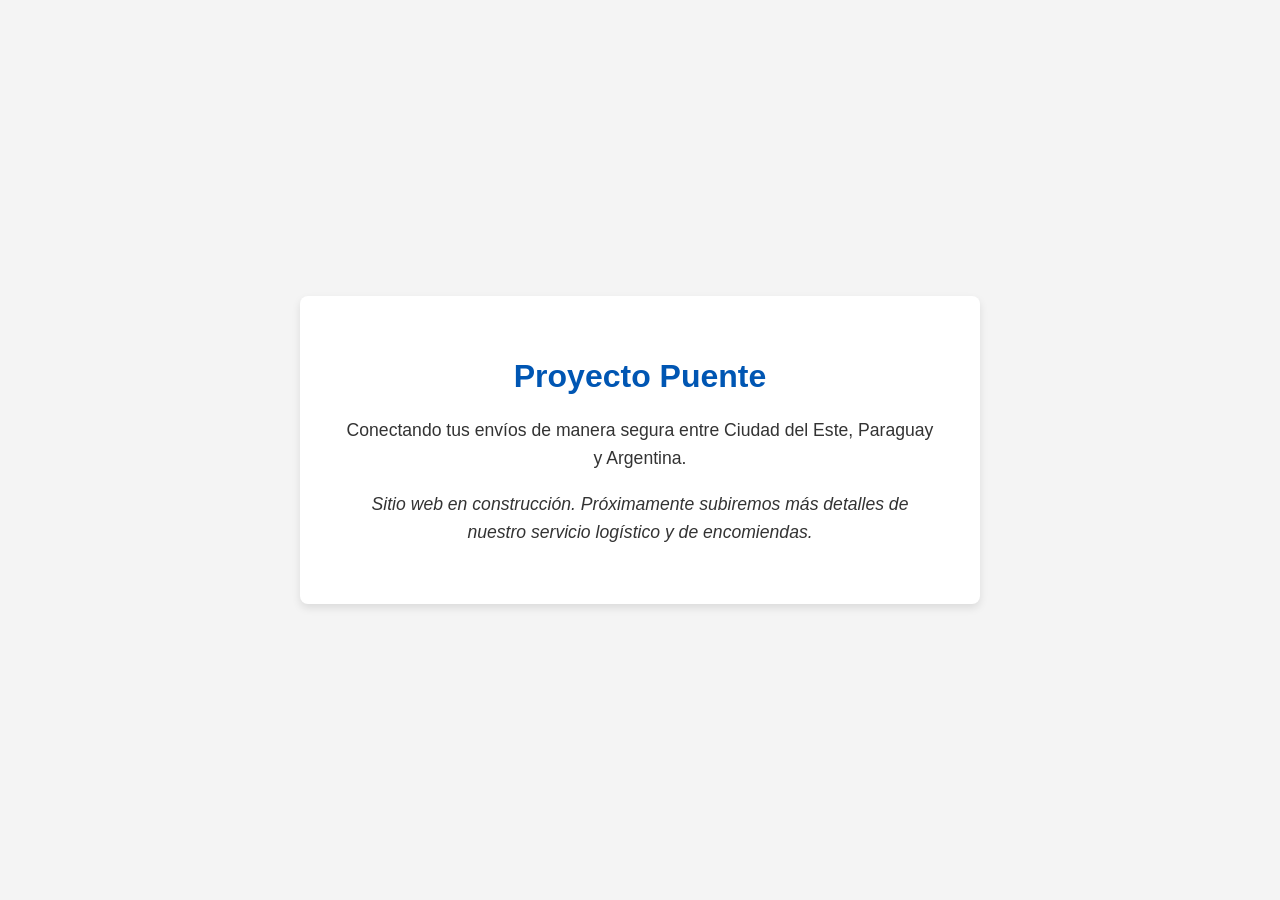
==== index.html @ 10e7fcfc "Commit inicial: Landing page y README para Proyecto Puente" ====
<!DOCTYPE html>
<html lang="es">
<head>
    <meta charset="UTF-8">
    <meta name="viewport" content="width=device-width, initial-scale=1.0">
    <title>Proyecto Puente - Encomiendas CDE a Argentina</title>
    <style>
        body {
            font-family: Arial, sans-serif;
            background-color: #f4f4f4;
            color: #333;
            margin: 0;
            padding: 0;
            display: flex;
            flex-direction: column;
            align-items: center;
            justify-content: center;
            min-height: 100vh;
        }
        .container {
            text-align: center;
            background: white;
            padding: 40px;
            border-radius: 8px;
            box-shadow: 0 4px 8px rgba(0,0,0,0.1);
            max-width: 600px;
            width: 90%;
        }
        h1 {
            color: #0056b3;
        }
        p {
            font-size: 1.1em;
            line-height: 1.6;
        }
    </style>
</head>
<body>
    <div class="container">
        <h1>Proyecto Puente</h1>
        <p>Conectando tus envíos de manera segura entre Ciudad del Este, Paraguay y Argentina.</p>
        <p><em>Sitio web en construcción. Próximamente subiremos más detalles de nuestro servicio logístico y de encomiendas.</em></p>
    </div>
</body>
</html>
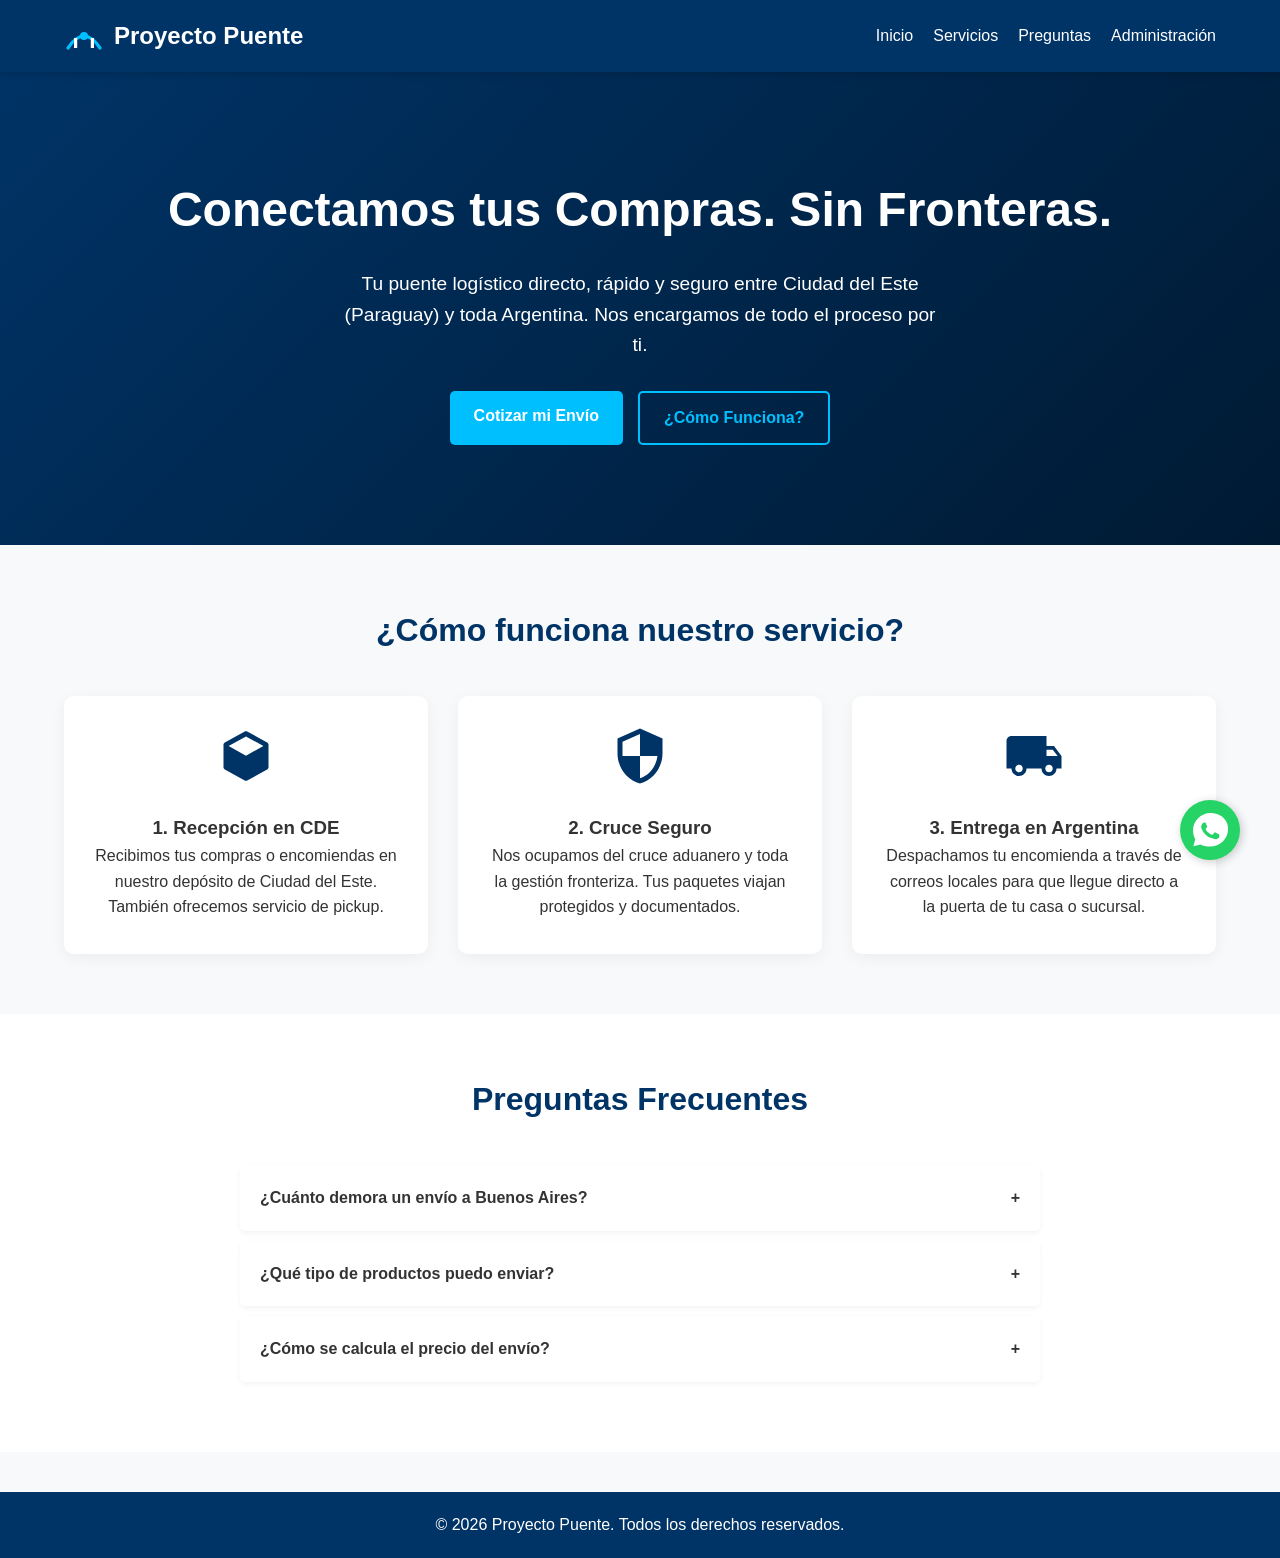
==== commit 3be63c77: "Implementación: Web Cliente, Panel Admin y Estilos según plan" ====
--- a/index.html
+++ b/index.html
@@ -4,42 +4,121 @@
     <meta charset="UTF-8">
     <meta name="viewport" content="width=device-width, initial-scale=1.0">
     <title>Proyecto Puente - Encomiendas CDE a Argentina</title>
-    <style>
-        body {
-            font-family: Arial, sans-serif;
-            background-color: #f4f4f4;
-            color: #333;
-            margin: 0;
-            padding: 0;
-            display: flex;
-            flex-direction: column;
-            align-items: center;
-            justify-content: center;
-            min-height: 100vh;
-        }
-        .container {
-            text-align: center;
-            background: white;
-            padding: 40px;
-            border-radius: 8px;
-            box-shadow: 0 4px 8px rgba(0,0,0,0.1);
-            max-width: 600px;
-            width: 90%;
-        }
-        h1 {
-            color: #0056b3;
-        }
-        p {
-            font-size: 1.1em;
-            line-height: 1.6;
-        }
-    </style>
+    <meta name="description" content="Servicio integral de logística y encomiendas entre Ciudad del Este (Paraguay) y Argentina.">
+    <link rel="stylesheet" href="assets/css/style.css">
 </head>
 <body>
-    <div class="container">
-        <h1>Proyecto Puente</h1>
-        <p>Conectando tus envíos de manera segura entre Ciudad del Este, Paraguay y Argentina.</p>
-        <p><em>Sitio web en construcción. Próximamente subiremos más detalles de nuestro servicio logístico y de encomiendas.</em></p>
-    </div>
+
+    <!-- Header & Navigation -->
+    <header>
+        <div class="logo-container">
+            <!-- Bridge Logo SVG -->
+            <svg class="logo-svg" viewBox="0 0 100 100" xmlns="http://www.w3.org/2000/svg">
+                <path d="M10,80 Q50,20 90,80" fill="none" stroke="var(--secondary-color)" stroke-width="8" stroke-linecap="round"/>
+                <rect x="25" y="55" width="8" height="25" fill="white"/>
+                <rect x="67" y="55" width="8" height="25" fill="white"/>
+                <circle cx="50" cy="50" r="10" fill="var(--secondary-color)"/>
+            </svg>
+            Proyecto Puente
+        </div>
+        <nav>
+            <ul>
+                <li><a href="#inicio">Inicio</a></li>
+                <li><a href="#servicios">Servicios</a></li>
+                <li><a href="#faq">Preguntas</a></li>
+                <li><a href="admin.html">Administración</a></li>
+            </ul>
+        </nav>
+    </header>
+
+    <!-- Hero Section -->
+    <section id="inicio" class="hero">
+        <h1>Conectamos tus Compras. Sin Fronteras.</h1>
+        <p>Tu puente logístico directo, rápido y seguro entre Ciudad del Este (Paraguay) y toda Argentina. Nos encargamos de todo el proceso por ti.</p>
+        <div style="display: flex; gap: 15px; justify-content: center;">
+            <a href="#contacto" class="btn">Cotizar mi Envío</a>
+            <a href="#servicios" class="btn btn-outline">¿Cómo Funciona?</a>
+        </div>
+    </section>
+
+    <!-- How it Works / Services -->
+    <section id="servicios">
+        <h2 class="section-title">¿Cómo funciona nuestro servicio?</h2>
+        <div class="grid-container">
+            <!-- Card 1 -->
+            <div class="card">
+                <svg class="card-icon" viewBox="0 0 24 24" xmlns="http://www.w3.org/2000/svg">
+                    <path d="M21 16.5C21 16.88 20.79 17.21 20.47 17.38L12.5 21.82C12.19 21.99 11.81 21.99 11.5 21.82L3.53 17.38C3.21 17.21 3 16.88 3 16.5V7.5C3 7.12 3.21 6.79 3.53 6.62L11.5 2.18C11.81 2.01 12.19 2.01 12.5 2.18L20.47 6.62C20.79 6.79 21 7.12 21 7.5V16.5ZM12 4.15L5.04 8L12 11.85L18.96 8L12 4.15Z"/>
+                </svg>
+                <h3>1. Recepción en CDE</h3>
+                <p>Recibimos tus compras o encomiendas en nuestro depósito de Ciudad del Este. También ofrecemos servicio de pickup.</p>
+            </div>
+            <!-- Card 2 -->
+            <div class="card">
+                <svg class="card-icon" viewBox="0 0 24 24" xmlns="http://www.w3.org/2000/svg">
+                    <path d="M12 1L3 5V11C3 16.55 6.84 21.74 12 23C17.16 21.74 21 16.55 21 11V5L12 1ZM12 11.99H19C18.47 16.11 15.72 19.78 12 20.92V11.99H5V6.3L12 3.19V11.99Z"/>
+                </svg>
+                <h3>2. Cruce Seguro</h3>
+                <p>Nos ocupamos del cruce aduanero y toda la gestión fronteriza. Tus paquetes viajan protegidos y documentados.</p>
+            </div>
+            <!-- Card 3 -->
+            <div class="card">
+                <svg class="card-icon" viewBox="0 0 24 24" xmlns="http://www.w3.org/2000/svg">
+                    <path d="M20 8H17V4H3C1.89 4 1.01 4.89 1.01 6L1 17H3C3 18.66 4.34 20 6 20C7.66 20 9 18.66 9 17H15C15 18.66 16.34 20 18 20C19.66 20 21 18.66 21 17H23V12L20 8ZM6 18.5C5.17 18.5 4.5 17.83 4.5 17C4.5 16.17 5.17 15.5 6 15.5C6.83 15.5 7.5 16.17 7.5 17C7.5 17.83 6.83 18.5 6 18.5ZM18 18.5C17.17 18.5 16.5 17.83 16.5 17C16.5 16.17 17.17 15.5 18 15.5C18.83 15.5 19.5 16.17 19.5 17C19.5 17.83 18.83 18.5 18 18.5ZM17 12V9.5H19.5L21.47 12H17Z"/>
+                </svg>
+                <h3>3. Entrega en Argentina</h3>
+                <p>Despachamos tu encomienda a través de correos locales para que llegue directo a la puerta de tu casa o sucursal.</p>
+            </div>
+        </div>
+    </section>
+
+    <!-- FAQ Section -->
+    <section id="faq" style="background-color: var(--card-bg);">
+        <h2 class="section-title">Preguntas Frecuentes</h2>
+        <div class="faq-container">
+            <div class="faq-item">
+                <div class="faq-question">
+                    ¿Cuánto demora un envío a Buenos Aires?
+                    <span>+</span>
+                </div>
+                <div class="faq-answer">
+                    <p>Por lo general, una vez que el paquete cruza la frontera, el correo local (Andreani, Correo Argentino, etc.) toma entre 3 a 7 días hábiles dependiendo de la zona.</p>
+                </div>
+            </div>
+            <div class="faq-item">
+                <div class="faq-question">
+                    ¿Qué tipo de productos puedo enviar?
+                    <span>+</span>
+                </div>
+                <div class="faq-answer">
+                    <p>Transportamos la mayoría de electrónicos, indumentaria y artículos generales. Existen restricciones para materiales peligrosos, inflamables o productos prohibidos por aduana. Consúltanos por tu caso específico.</p>
+                </div>
+            </div>
+            <div class="faq-item">
+                <div class="faq-question">
+                    ¿Cómo se calcula el precio del envío?
+                    <span>+</span>
+                </div>
+                <div class="faq-answer">
+                    <p>El costo varía según el peso real y el peso volumétrico del paquete, así como también del valor declarado del producto para efectos del seguro fronterizo.</p>
+                </div>
+            </div>
+        </div>
+    </section>
+
+    <!-- Floating WhatsApp Button -->
+    <a href="#" class="whatsapp-float" id="contacto" title="Contactar por WhatsApp">
+        <!-- Minimal WhatsApp SVG -->
+        <svg viewBox="0 0 24 24" width="35" height="35" fill="currentColor" xmlns="http://www.w3.org/2000/svg">
+            <path d="M12.031 0C5.395 0 0 5.395 0 12.031C0 14.153 0.555 16.19 1.554 17.971L0.217 22.864L5.234 21.547C6.96 22.455 8.95 22.969 12.031 22.969C18.667 22.969 24.062 17.574 24.062 10.938C24.062 4.302 18.667 0 12.031 0ZM18.064 16.48C17.813 17.18 16.828 17.801 16.12 17.946C15.556 18.062 14.743 18.15 11.595 16.846C8.802 15.688 6.993 12.834 6.848 12.641C6.703 12.448 5.613 11.002 5.613 9.497C5.613 7.992 6.386 7.258 6.695 6.949C6.946 6.698 7.371 6.582 7.776 6.582C7.911 6.582 8.027 6.582 8.124 6.591C8.433 6.611 8.587 6.63 8.79 7.113C9.022 7.673 9.582 9.043 9.649 9.178C9.717 9.313 9.775 9.487 9.678 9.68C9.582 9.873 9.504 9.95 9.35 10.124C9.195 10.298 9.041 10.433 8.906 10.607C8.751 10.78 8.578 10.964 8.751 11.273C8.925 11.582 9.524 12.557 10.412 13.348C11.551 14.362 12.459 14.68 12.806 14.835C13.154 14.99 13.347 14.97 13.559 14.738C13.772 14.506 14.37 13.792 14.583 13.483C14.795 13.174 15.008 13.212 15.297 13.318C15.587 13.425 17.112 14.178 17.421 14.332C17.73 14.487 17.923 14.564 18.001 14.699C18.078 14.834 18.078 15.472 18.064 16.48Z"/>
+        </svg>
+    </a>
+
+    <!-- Footer -->
+    <footer>
+        <p>&copy; 2026 Proyecto Puente. Todos los derechos reservados.</p>
+    </footer>
+
+    <script src="assets/js/main.js"></script>
 </body>
 </html>
--- a/assets/css/style.css
+++ b/assets/css/style.css
@@ -0,0 +1,351 @@
+:root {
+  --primary-color: #003366; /* Deep blue */
+  --secondary-color: #00bfff; /* Light blue */
+  --accent-color: #28a745; /* Success Green */
+  --bg-color: #f8f9fa;
+  --text-color: #333;
+  --card-bg: #ffffff;
+  --transition: all 0.3s ease;
+}
+
+* {
+  margin: 0;
+  padding: 0;
+  box-sizing: border-box;
+  font-family: 'Segoe UI', Tahoma, Geneva, Verdana, sans-serif;
+}
+
+body {
+  background-color: var(--bg-color);
+  color: var(--text-color);
+  line-height: 1.6;
+}
+
+/* Header & Navigation */
+header {
+  background-color: var(--primary-color);
+  color: white;
+  padding: 1rem 5%;
+  display: flex;
+  justify-content: space-between;
+  align-items: center;
+  position: sticky;
+  top: 0;
+  z-index: 1000;
+  box-shadow: 0 4px 6px rgba(0,0,0,0.1);
+}
+
+.logo-container {
+  display: flex;
+  align-items: center;
+  gap: 10px;
+  font-weight: bold;
+  font-size: 1.5rem;
+}
+
+.logo-svg {
+  width: 40px;
+  height: 40px;
+  fill: var(--secondary-color);
+}
+
+nav ul {
+  list-style: none;
+  display: flex;
+  gap: 20px;
+}
+
+nav a {
+  color: white;
+  text-decoration: none;
+  font-weight: 500;
+  transition: var(--transition);
+}
+
+nav a:hover {
+  color: var(--secondary-color);
+}
+
+/* Hero Section */
+.hero {
+  background: linear-gradient(135deg, var(--primary-color) 0%, #001a33 100%);
+  color: white;
+  text-align: center;
+  padding: 100px 20px;
+}
+
+.hero h1 {
+  font-size: 3rem;
+  margin-bottom: 20px;
+}
+
+.hero p {
+  font-size: 1.2rem;
+  margin-bottom: 30px;
+  max-width: 600px;
+  margin-inline: auto;
+}
+
+.btn {
+  display: inline-block;
+  padding: 12px 24px;
+  background-color: var(--secondary-color);
+  color: #fff;
+  text-decoration: none;
+  border-radius: 5px;
+  font-weight: bold;
+  transition: var(--transition);
+  border: none;
+  cursor: pointer;
+}
+
+.btn:hover {
+  background-color: #0099cc;
+  transform: translateY(-2px);
+}
+
+.btn-outline {
+  background-color: transparent;
+  border: 2px solid var(--secondary-color);
+  color: var(--secondary-color);
+}
+
+.btn-outline:hover {
+  background-color: var(--secondary-color);
+  color: white;
+}
+
+/* Sections */
+section {
+  padding: 60px 5%;
+}
+
+.section-title {
+  text-align: center;
+  margin-bottom: 40px;
+  color: var(--primary-color);
+  font-size: 2rem;
+}
+
+/* Cards / How it works */
+.grid-container {
+  display: grid;
+  grid-template-columns: repeat(auto-fit, minmax(280px, 1fr));
+  gap: 30px;
+}
+
+.card {
+  background: var(--card-bg);
+  padding: 30px;
+  border-radius: 10px;
+  box-shadow: 0 4px 15px rgba(0,0,0,0.05);
+  text-align: center;
+  transition: var(--transition);
+  border-bottom: 4px solid transparent;
+}
+
+.card:hover {
+  transform: translateY(-10px);
+  border-bottom: 4px solid var(--secondary-color);
+  box-shadow: 0 10px 25px rgba(0,0,0,0.1);
+}
+
+.card-icon {
+  width: 60px;
+  height: 60px;
+  margin-bottom: 20px;
+  fill: var(--primary-color);
+}
+
+/* FAQ */
+.faq-container {
+  max-width: 800px;
+  margin: auto;
+}
+
+.faq-item {
+  background: white;
+  margin-bottom: 10px;
+  border-radius: 5px;
+  box-shadow: 0 2px 5px rgba(0,0,0,0.05);
+}
+
+.faq-question {
+  padding: 20px;
+  cursor: pointer;
+  display: flex;
+  justify-content: space-between;
+  align-items: center;
+  font-weight: bold;
+}
+
+.faq-answer {
+  padding: 0 20px;
+  max-height: 0;
+  overflow: hidden;
+  transition: max-height 0.3s ease;
+}
+
+.faq-item.active .faq-answer {
+  padding: 0 20px 20px;
+  max-height: 200px;
+}
+
+.faq-item.active .faq-question span {
+  transform: rotate(45deg);
+}
+
+/* Floating WhatsApp */
+.whatsapp-float {
+  position: fixed;
+  width: 60px;
+  height: 60px;
+  bottom: 40px;
+  right: 40px;
+  background-color: #25d366;
+  color: #FFF;
+  border-radius: 50px;
+  text-align: center;
+  font-size: 30px;
+  box-shadow: 2px 2px 10px rgba(0,0,0,0.2);
+  z-index: 100;
+  display: flex;
+  align-items: center;
+  justify-content: center;
+  text-decoration: none;
+  transition: var(--transition);
+}
+
+.whatsapp-float:hover {
+  transform: scale(1.1);
+}
+
+/* Footer */
+footer {
+  background-color: var(--primary-color);
+  color: white;
+  text-align: center;
+  padding: 20px;
+  margin-top: 40px;
+}
+
+/* --- ADMIN PANEL SPECIFIC STYLES --- */
+.admin-container {
+  display: flex;
+  min-height: 100vh;
+}
+
+.sidebar {
+  width: 250px;
+  background: var(--primary-color);
+  color: white;
+  padding: 20px;
+  display: flex;
+  flex-direction: column;
+}
+
+.sidebar .logo-container {
+  margin-bottom: 40px;
+  justify-content: center;
+}
+
+.sidebar nav ul {
+  flex-direction: column;
+}
+
+.sidebar nav a {
+  display: block;
+  padding: 10px;
+  border-radius: 5px;
+  border: 1px solid transparent;
+}
+
+.sidebar nav a.active, .sidebar nav a:hover {
+  background: rgba(255,255,255,0.1);
+  border-color: var(--secondary-color);
+}
+
+.admin-content {
+  flex: 1;
+  padding: 30px;
+  background: var(--bg-color);
+}
+
+/* Admin Dashboard Cards */
+.metric-cards {
+  display: grid;
+  grid-template-columns: repeat(auto-fit, minmax(200px, 1fr));
+  gap: 20px;
+  margin-bottom: 40px;
+}
+
+.metric-card {
+  background: white;
+  padding: 20px;
+  border-radius: 8px;
+  box-shadow: 0 2px 5px rgba(0,0,0,0.05);
+  display: flex;
+  justify-content: space-between;
+  align-items: center;
+  border-left: 4px solid var(--primary-color);
+}
+
+.metric-card.success { border-left-color: var(--accent-color); }
+.metric-card.warning { border-left-color: #ffc107; }
+
+.metric-info h3 { font-size: 0.9rem; color: #666; }
+.metric-info h2 { font-size: 2rem; color: var(--text-color); margin: 0; }
+.metric-icon svg { width: 40px; height: 40px; fill: #ccc; }
+
+/* Admin Table */
+.data-table {
+  width: 100%;
+  border-collapse: collapse;
+  background: white;
+  box-shadow: 0 2px 5px rgba(0,0,0,0.05);
+  border-radius: 8px;
+  overflow: hidden;
+}
+
+.data-table th, .data-table td {
+  padding: 15px;
+  text-align: left;
+  border-bottom: 1px solid #eee;
+}
+
+.data-table th { background: #f4f6f8; color: var(--primary-color); }
+
+.status-badge {
+  padding: 5px 10px;
+  border-radius: 20px;
+  font-size: 0.8rem;
+  font-weight: bold;
+}
+.status-received { background: #e3f2fd; color: #1565c0; }
+.status-transit { background: #fff3e0; color: #e65100; }
+.status-delivered { background: #e8f5e9; color: #2e7d32; }
+
+/* Admin Form */
+.admin-form {
+  background: white;
+  padding: 20px;
+  border-radius: 8px;
+  box-shadow: 0 2px 5px rgba(0,0,0,0.05);
+  display: grid;
+  gap: 15px;
+}
+
+.form-group { display: flex; flex-direction: column; gap: 5px; }
+.form-group input, .form-group select {
+  padding: 10px;
+  border: 1px solid #ccc;
+  border-radius: 5px;
+}
+
+/* Responsive */
+@media (max-width: 768px) {
+  header { flex-direction: column; gap: 15px; }
+  .hero h1 { font-size: 2rem; }
+  .admin-container { flex-direction: column; }
+  .sidebar { width: 100%; }
+}
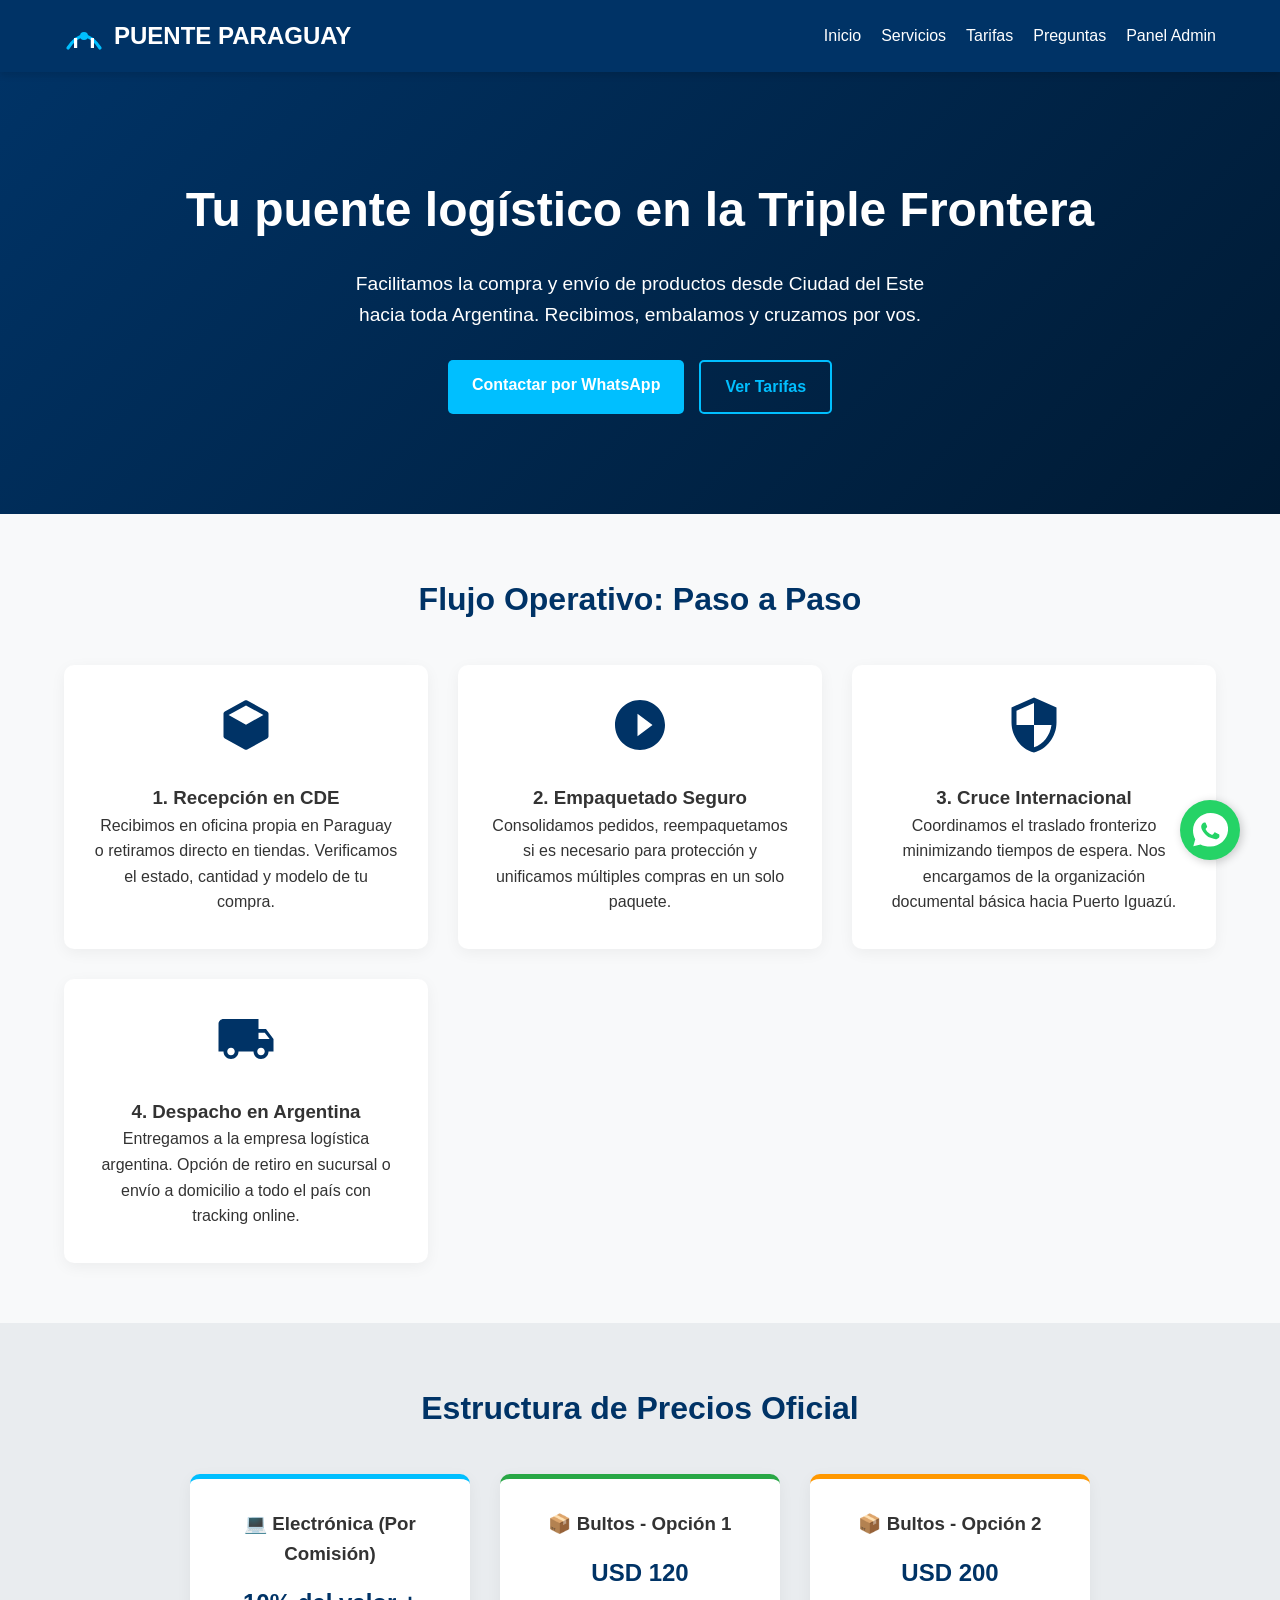
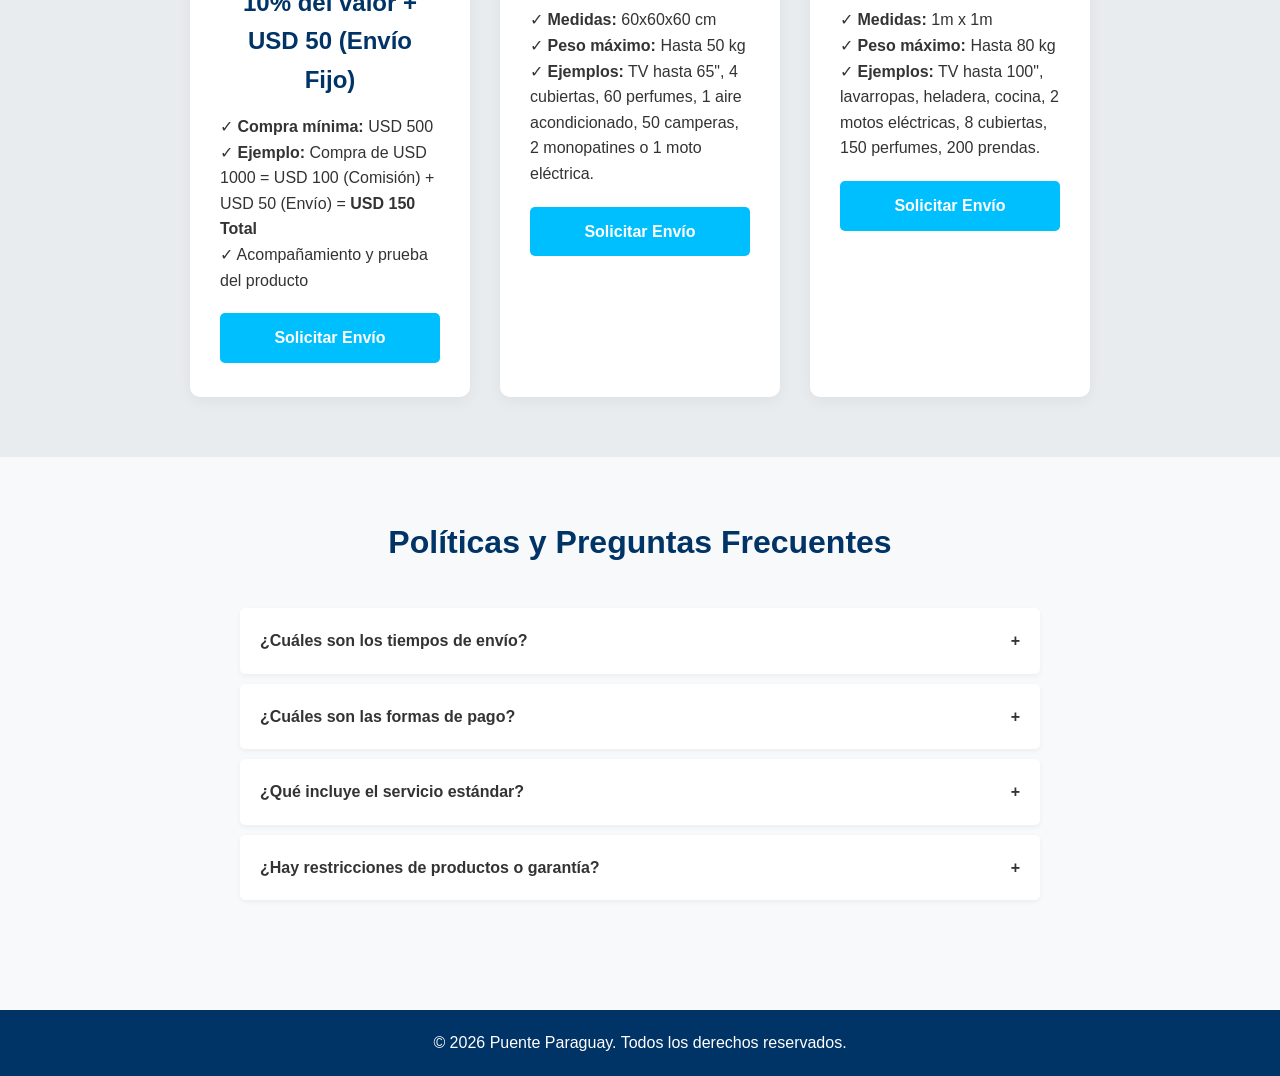
==== commit 2df699bd: "Actualizar index.html con contenido real del PDF (Servicios, Precios, FAQ)" ====
--- a/index.html
+++ b/index.html
@@ -3,8 +3,8 @@
 <head>
     <meta charset="UTF-8">
     <meta name="viewport" content="width=device-width, initial-scale=1.0">
-    <title>Proyecto Puente - Encomiendas CDE a Argentina</title>
-    <meta name="description" content="Servicio integral de logística y encomiendas entre Ciudad del Este (Paraguay) y Argentina.">
+    <title>Puente Paraguay - Logística y Encomiendas</title>
+    <meta name="description" content="Servicio logístico integral para facilitar compras y envíos desde Paraguay hacia Argentina.">
     <link rel="stylesheet" href="assets/css/style.css">
 </head>
 <body>
@@ -19,95 +19,155 @@
                 <rect x="67" y="55" width="8" height="25" fill="white"/>
                 <circle cx="50" cy="50" r="10" fill="var(--secondary-color)"/>
             </svg>
-            Proyecto Puente
+            PUENTE PARAGUAY
         </div>
         <nav>
             <ul>
                 <li><a href="#inicio">Inicio</a></li>
                 <li><a href="#servicios">Servicios</a></li>
+                <li><a href="#tarifas">Tarifas</a></li>
                 <li><a href="#faq">Preguntas</a></li>
-                <li><a href="admin.html">Administración</a></li>
+                <li><a href="admin.html">Panel Admin</a></li>
             </ul>
         </nav>
     </header>
 
     <!-- Hero Section -->
     <section id="inicio" class="hero">
-        <h1>Conectamos tus Compras. Sin Fronteras.</h1>
-        <p>Tu puente logístico directo, rápido y seguro entre Ciudad del Este (Paraguay) y toda Argentina. Nos encargamos de todo el proceso por ti.</p>
-        <div style="display: flex; gap: 15px; justify-content: center;">
-            <a href="#contacto" class="btn">Cotizar mi Envío</a>
-            <a href="#servicios" class="btn btn-outline">¿Cómo Funciona?</a>
+        <h1>Tu puente logístico en la Triple Frontera</h1>
+        <p>Facilitamos la compra y envío de productos desde Ciudad del Este hacia toda Argentina. Recibimos, embalamos y cruzamos por vos.</p>
+        <div style="display: flex; gap: 15px; justify-content: center; flex-wrap: wrap;">
+            <a href="#contacto" class="btn">Contactar por WhatsApp</a>
+            <a href="#tarifas" class="btn btn-outline">Ver Tarifas</a>
         </div>
     </section>
 
     <!-- How it Works / Services -->
     <section id="servicios">
-        <h2 class="section-title">¿Cómo funciona nuestro servicio?</h2>
+        <h2 class="section-title">Flujo Operativo: Paso a Paso</h2>
         <div class="grid-container">
             <!-- Card 1 -->
             <div class="card">
-                <svg class="card-icon" viewBox="0 0 24 24" xmlns="http://www.w3.org/2000/svg">
+                <svg class="card-icon" viewBox="0 0 24 24" fill="var(--primary-color)" xmlns="http://www.w3.org/2000/svg">
                     <path d="M21 16.5C21 16.88 20.79 17.21 20.47 17.38L12.5 21.82C12.19 21.99 11.81 21.99 11.5 21.82L3.53 17.38C3.21 17.21 3 16.88 3 16.5V7.5C3 7.12 3.21 6.79 3.53 6.62L11.5 2.18C11.81 2.01 12.19 2.01 12.5 2.18L20.47 6.62C20.79 6.79 21 7.12 21 7.5V16.5ZM12 4.15L5.04 8L12 11.85L18.96 8L12 4.15Z"/>
                 </svg>
                 <h3>1. Recepción en CDE</h3>
-                <p>Recibimos tus compras o encomiendas en nuestro depósito de Ciudad del Este. También ofrecemos servicio de pickup.</p>
+                <p>Recibimos en oficina propia en Paraguay o retiramos directo en tiendas. Verificamos el estado, cantidad y modelo de tu compra.</p>
             </div>
             <!-- Card 2 -->
             <div class="card">
-                <svg class="card-icon" viewBox="0 0 24 24" xmlns="http://www.w3.org/2000/svg">
-                    <path d="M12 1L3 5V11C3 16.55 6.84 21.74 12 23C17.16 21.74 21 16.55 21 11V5L12 1ZM12 11.99H19C18.47 16.11 15.72 19.78 12 20.92V11.99H5V6.3L12 3.19V11.99Z"/>
+                <svg class="card-icon" viewBox="0 0 24 24" fill="var(--primary-color)" xmlns="http://www.w3.org/2000/svg">
+                    <path d="M12 2C6.48 2 2 6.48 2 12s4.48 10 10 10 10-4.48 10-10S17.52 2 12 2zm-1 14.5v-9l6 4.5-6 4.5z"/>
                 </svg>
-                <h3>2. Cruce Seguro</h3>
-                <p>Nos ocupamos del cruce aduanero y toda la gestión fronteriza. Tus paquetes viajan protegidos y documentados.</p>
+                <h3>2. Empaquetado Seguro</h3>
+                <p>Consolidamos pedidos, reempaquetamos si es necesario para protección y unificamos múltiples compras en un solo paquete.</p>
             </div>
             <!-- Card 3 -->
             <div class="card">
-                <svg class="card-icon" viewBox="0 0 24 24" xmlns="http://www.w3.org/2000/svg">
+                <svg class="card-icon" viewBox="0 0 24 24" fill="var(--primary-color)" xmlns="http://www.w3.org/2000/svg">
+                    <path d="M12 1L3 5V11C3 16.55 6.84 21.74 12 23C17.16 21.74 21 16.55 21 11V5L12 1ZM12 11.99H19C18.47 16.11 15.72 19.78 12 20.92V11.99H5V6.3L12 3.19V11.99Z"/>
+                </svg>
+                <h3>3. Cruce Internacional</h3>
+                <p>Coordinamos el traslado fronterizo minimizando tiempos de espera. Nos encargamos de la organización documental básica hacia Puerto Iguazú.</p>
+            </div>
+             <!-- Card 4 -->
+            <div class="card">
+                <svg class="card-icon" viewBox="0 0 24 24" fill="var(--primary-color)" xmlns="http://www.w3.org/2000/svg">
                     <path d="M20 8H17V4H3C1.89 4 1.01 4.89 1.01 6L1 17H3C3 18.66 4.34 20 6 20C7.66 20 9 18.66 9 17H15C15 18.66 16.34 20 18 20C19.66 20 21 18.66 21 17H23V12L20 8ZM6 18.5C5.17 18.5 4.5 17.83 4.5 17C4.5 16.17 5.17 15.5 6 15.5C6.83 15.5 7.5 16.17 7.5 17C7.5 17.83 6.83 18.5 6 18.5ZM18 18.5C17.17 18.5 16.5 17.83 16.5 17C16.5 16.17 17.17 15.5 18 15.5C18.83 15.5 19.5 16.17 19.5 17C19.5 17.83 18.83 18.5 18 18.5ZM17 12V9.5H19.5L21.47 12H17Z"/>
                 </svg>
-                <h3>3. Entrega en Argentina</h3>
-                <p>Despachamos tu encomienda a través de correos locales para que llegue directo a la puerta de tu casa o sucursal.</p>
+                <h3>4. Despacho en Argentina</h3>
+                <p>Entregamos a la empresa logística argentina. Opción de retiro en sucursal o envío a domicilio a todo el país con tracking online.</p>
+            </div>
+        </div>
+    </section>
+
+    <!-- Pricing Section -->
+    <section id="tarifas" style="background-color: #e9ecef;">
+        <h2 class="section-title">Estructura de Precios Oficial</h2>
+        <div class="grid-container" style="max-width: 900px; margin: auto;">
+            <!-- Electrónica -->
+            <div class="card" style="border-top: 5px solid var(--secondary-color);">
+                <h3>💻 Electrónica (Por Comisión)</h3>
+                <p style="font-size: 1.5rem; color: var(--primary-color); font-weight: bold; margin: 15px 0;">10% del valor + USD 50 (Envío Fijo)</p>
+                <ul style="text-align: left; list-style-type: none; margin-bottom: 20px;">
+                    <li>✓ <strong>Compra mínima:</strong> USD 500</li>
+                    <li>✓ <strong>Ejemplo:</strong> Compra de USD 1000 = USD 100 (Comisión) + USD 50 (Envío) = <strong>USD 150 Total</strong></li>
+                    <li>✓ Acompañamiento y prueba del producto</li>
+                </ul>
+                <a href="#contacto" class="btn" style="width: 100%;">Solicitar Envío</a>
+            </div>
+
+            <!-- Bulto Opción 1 -->
+            <div class="card" style="border-top: 5px solid var(--accent-color);">
+                <h3>📦 Bultos - Opción 1</h3>
+                <p style="font-size: 1.5rem; color: var(--primary-color); font-weight: bold; margin: 15px 0;">USD 120</p>
+                <ul style="text-align: left; list-style-type: none; margin-bottom: 20px;">
+                    <li>✓ <strong>Medidas:</strong> 60x60x60 cm</li>
+                    <li>✓ <strong>Peso máximo:</strong> Hasta 50 kg</li>
+                    <li>✓ <strong>Ejemplos:</strong> TV hasta 65", 4 cubiertas, 60 perfumes, 1 aire acondicionado, 50 camperas, 2 monopatines o 1 moto eléctrica.</li>
+                </ul>
+                <a href="#contacto" class="btn" style="width: 100%;">Solicitar Envío</a>
+            </div>
+
+             <!-- Bulto Opción 2 -->
+             <div class="card" style="border-top: 5px solid #ff9800;">
+                <h3>📦 Bultos - Opción 2</h3>
+                <p style="font-size: 1.5rem; color: var(--primary-color); font-weight: bold; margin: 15px 0;">USD 200</p>
+                <ul style="text-align: left; list-style-type: none; margin-bottom: 20px;">
+                    <li>✓ <strong>Medidas:</strong> 1m x 1m</li>
+                    <li>✓ <strong>Peso máximo:</strong> Hasta 80 kg</li>
+                    <li>✓ <strong>Ejemplos:</strong> TV hasta 100", lavarropas, heladera, cocina, 2 motos eléctricas, 8 cubiertas, 150 perfumes, 200 prendas.</li>
+                </ul>
+                <a href="#contacto" class="btn" style="width: 100%;">Solicitar Envío</a>
             </div>
         </div>
     </section>
 
     <!-- FAQ Section -->
-    <section id="faq" style="background-color: var(--card-bg);">
-        <h2 class="section-title">Preguntas Frecuentes</h2>
+    <section id="faq">
+        <h2 class="section-title">Políticas y Preguntas Frecuentes</h2>
         <div class="faq-container">
             <div class="faq-item">
                 <div class="faq-question">
-                    ¿Cuánto demora un envío a Buenos Aires?
+                    ¿Cuáles son los tiempos de envío?
                     <span>+</span>
                 </div>
                 <div class="faq-answer">
-                    <p>Por lo general, una vez que el paquete cruza la frontera, el correo local (Andreani, Correo Argentino, etc.) toma entre 3 a 7 días hábiles dependiendo de la zona.</p>
+                    <p>El traslado desde Paraguay hasta Puerto Iguazú demora entre <strong>24 a 48 hs</strong>. Luego, el envío nacional dentro de Argentina dependerá del operador logístico seleccionado (Andreani, Correo Argentino, etc.).</p>
                 </div>
             </div>
             <div class="faq-item">
                 <div class="faq-question">
-                    ¿Qué tipo de productos puedo enviar?
+                    ¿Cuáles son las formas de pago?
                     <span>+</span>
                 </div>
                 <div class="faq-answer">
-                    <p>Transportamos la mayoría de electrónicos, indumentaria y artículos generales. Existen restricciones para materiales peligrosos, inflamables o productos prohibidos por aduana. Consúltanos por tu caso específico.</p>
+                    <p>Requerimos el <strong>100% de pago anticipado</strong>, especialmente recomendado para nuevos clientes, para organizar la logística y abonar los despachos.</p>
                 </div>
             </div>
             <div class="faq-item">
                 <div class="faq-question">
-                    ¿Cómo se calcula el precio del envío?
+                    ¿Qué incluye el servicio estándar?
                     <span>+</span>
                 </div>
                 <div class="faq-answer">
-                    <p>El costo varía según el peso real y el peso volumétrico del paquete, así como también del valor declarado del producto para efectos del seguro fronterizo.</p>
+                    <p>Incluye: Acompañamiento de compra en Ciudad del Este, verificación y prueba de los productos, embalaje seguro, cruce internacional a Argentina y entrega a la empresa de logística elegida.</p>
+                </div>
+            </div>
+            <div class="faq-item">
+                <div class="faq-question">
+                    ¿Hay restricciones de productos o garantía?
+                    <span>+</span>
+                </div>
+                <div class="faq-answer">
+                    <p><strong>Restricciones:</strong> No transportamos productos prohibidos o ilegales. La electrónica usada se evalúa caso por caso. <br><strong>Garantía:</strong> No incluimos garantía del producto (solo somos responsables del traslado seguro). Verificamos el funcionamiento antes de despachar.</p>
                 </div>
             </div>
         </div>
     </section>
 
     <!-- Floating WhatsApp Button -->
-    <a href="#" class="whatsapp-float" id="contacto" title="Contactar por WhatsApp">
+    <a href="https://wa.me/5491100000000?text=Hola,%20quisiera%20consultar%20por%20un%20env%C3%ADo%20con%20Puente%20Paraguay" target="_blank" class="whatsapp-float" id="contacto" title="Contactar por WhatsApp">
         <!-- Minimal WhatsApp SVG -->
         <svg viewBox="0 0 24 24" width="35" height="35" fill="currentColor" xmlns="http://www.w3.org/2000/svg">
             <path d="M12.031 0C5.395 0 0 5.395 0 12.031C0 14.153 0.555 16.19 1.554 17.971L0.217 22.864L5.234 21.547C6.96 22.455 8.95 22.969 12.031 22.969C18.667 22.969 24.062 17.574 24.062 10.938C24.062 4.302 18.667 0 12.031 0ZM18.064 16.48C17.813 17.18 16.828 17.801 16.12 17.946C15.556 18.062 14.743 18.15 11.595 16.846C8.802 15.688 6.993 12.834 6.848 12.641C6.703 12.448 5.613 11.002 5.613 9.497C5.613 7.992 6.386 7.258 6.695 6.949C6.946 6.698 7.371 6.582 7.776 6.582C7.911 6.582 8.027 6.582 8.124 6.591C8.433 6.611 8.587 6.63 8.79 7.113C9.022 7.673 9.582 9.043 9.649 9.178C9.717 9.313 9.775 9.487 9.678 9.68C9.582 9.873 9.504 9.95 9.35 10.124C9.195 10.298 9.041 10.433 8.906 10.607C8.751 10.78 8.578 10.964 8.751 11.273C8.925 11.582 9.524 12.557 10.412 13.348C11.551 14.362 12.459 14.68 12.806 14.835C13.154 14.99 13.347 14.97 13.559 14.738C13.772 14.506 14.37 13.792 14.583 13.483C14.795 13.174 15.008 13.212 15.297 13.318C15.587 13.425 17.112 14.178 17.421 14.332C17.73 14.487 17.923 14.564 18.001 14.699C18.078 14.834 18.078 15.472 18.064 16.48Z"/>
@@ -116,7 +176,7 @@
 
     <!-- Footer -->
     <footer>
-        <p>&copy; 2026 Proyecto Puente. Todos los derechos reservados.</p>
+        <p>&copy; 2026 Puente Paraguay. Todos los derechos reservados.</p>
     </footer>
 
     <script src="assets/js/main.js"></script>
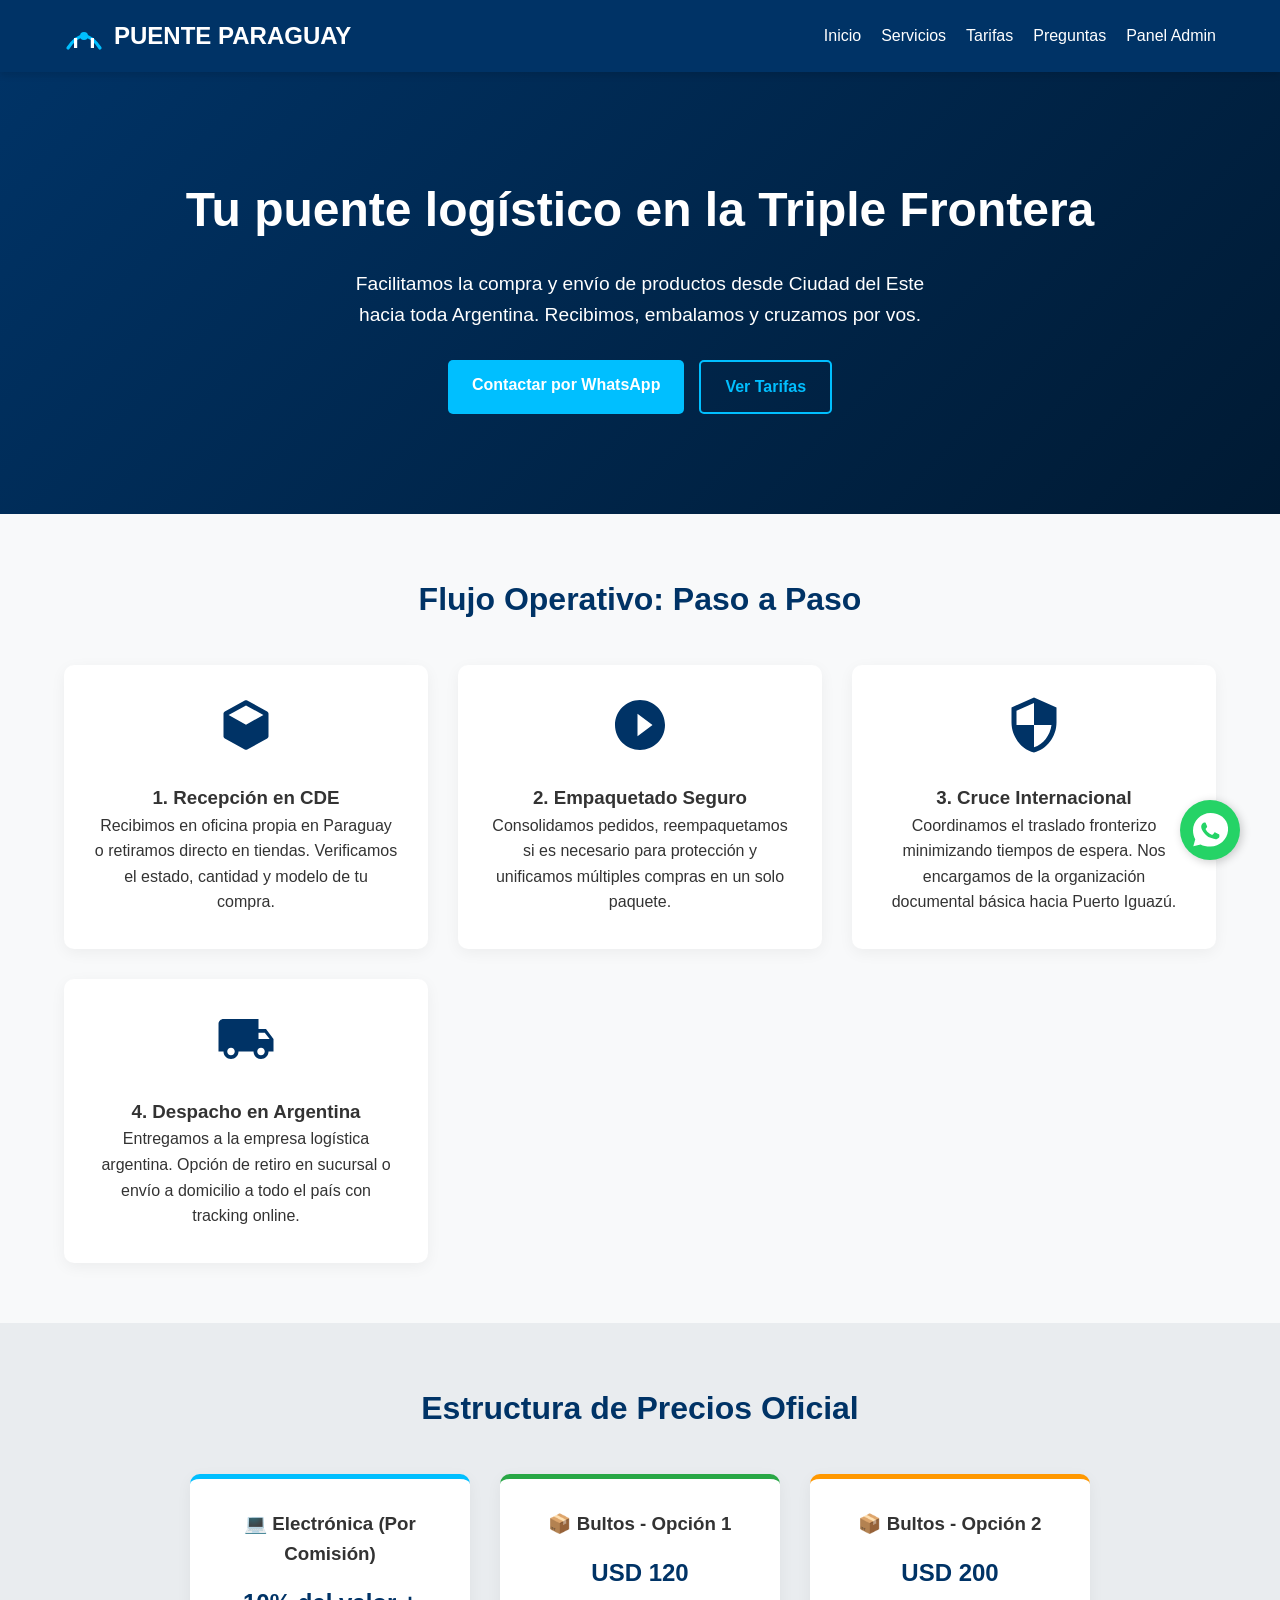
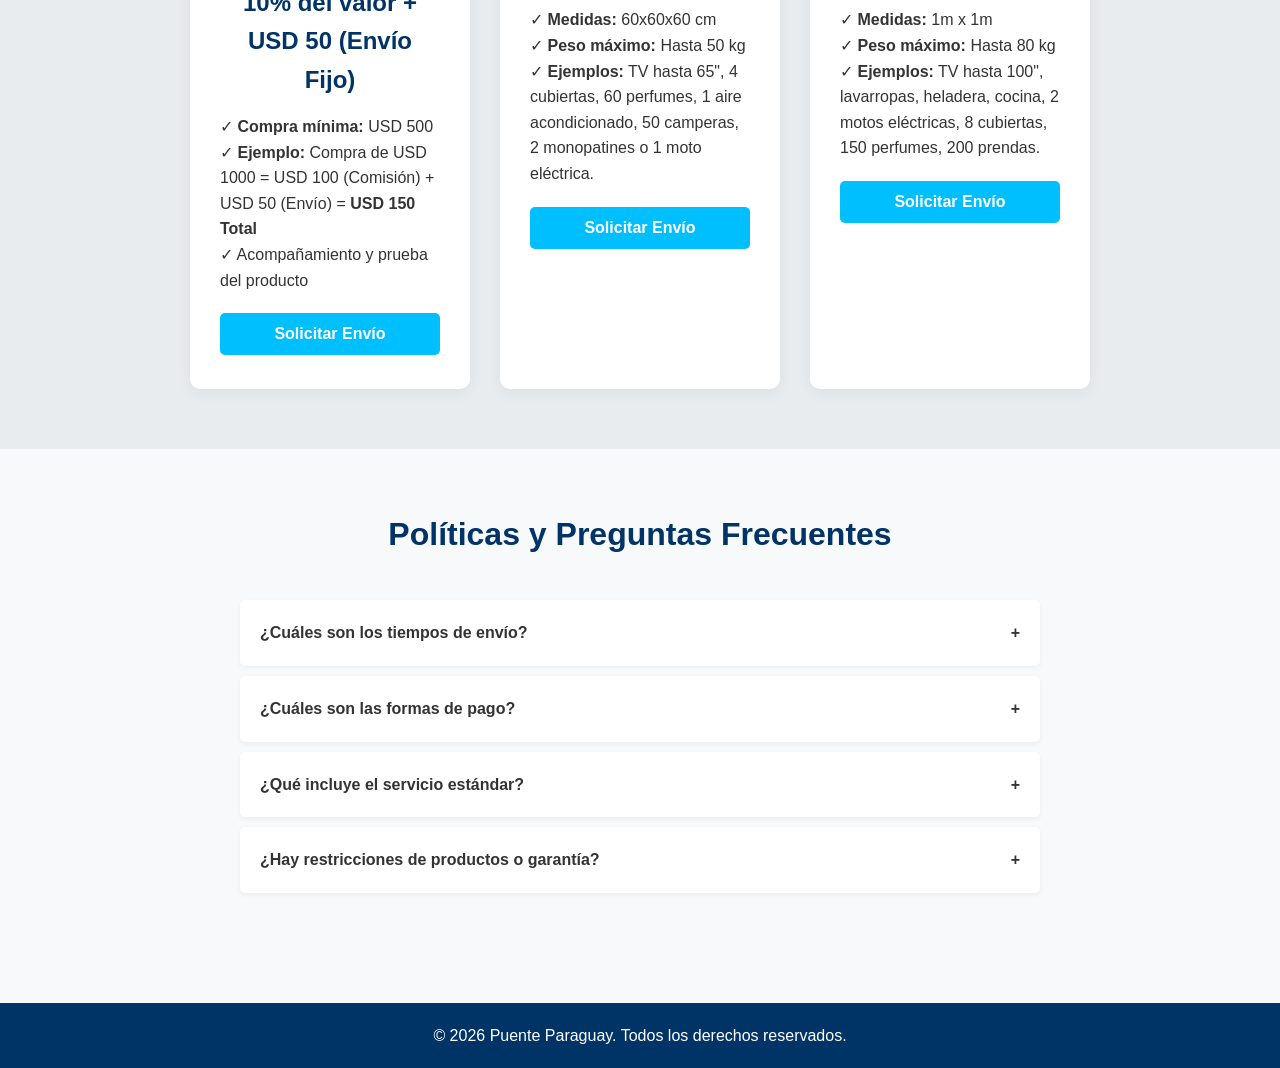
==== commit 3928ad4f: "feat: agregar formulario interactivo modal para WhatsApp" ====
--- a/index.html
+++ b/index.html
@@ -5,7 +5,12 @@
     <meta name="viewport" content="width=device-width, initial-scale=1.0">
     <title>Puente Paraguay - Logística y Encomiendas</title>
     <meta name="description" content="Servicio logístico integral para facilitar compras y envíos desde Paraguay hacia Argentina.">
-    <link rel="stylesheet" href="assets/css/style.css">
+    <!-- Evitar Caché -->
+    <meta http-equiv="Cache-Control" content="no-cache, no-store, must-revalidate">
+    <meta http-equiv="Pragma" content="no-cache">
+    <meta http-equiv="Expires" content="0">
+    
+    <script>document.write('<link rel="stylesheet" href="assets/css/style.css?t=' + Date.now() + '">');</script>
 </head>
 <body>
 
@@ -94,7 +99,7 @@
                     <li>✓ <strong>Ejemplo:</strong> Compra de USD 1000 = USD 100 (Comisión) + USD 50 (Envío) = <strong>USD 150 Total</strong></li>
                     <li>✓ Acompañamiento y prueba del producto</li>
                 </ul>
-                <a href="#contacto" class="btn" style="width: 100%;">Solicitar Envío</a>
+                <button class="btn open-wa-modal" style="width: 100%; border: none; cursor: pointer; font-size: 1rem;">Solicitar Envío</button>
             </div>
 
             <!-- Bulto Opción 1 -->
@@ -106,7 +111,7 @@
                     <li>✓ <strong>Peso máximo:</strong> Hasta 50 kg</li>
                     <li>✓ <strong>Ejemplos:</strong> TV hasta 65", 4 cubiertas, 60 perfumes, 1 aire acondicionado, 50 camperas, 2 monopatines o 1 moto eléctrica.</li>
                 </ul>
-                <a href="#contacto" class="btn" style="width: 100%;">Solicitar Envío</a>
+                <button class="btn open-wa-modal" style="width: 100%; border: none; cursor: pointer; font-size: 1rem;">Solicitar Envío</button>
             </div>
 
              <!-- Bulto Opción 2 -->
@@ -118,7 +123,7 @@
                     <li>✓ <strong>Peso máximo:</strong> Hasta 80 kg</li>
                     <li>✓ <strong>Ejemplos:</strong> TV hasta 100", lavarropas, heladera, cocina, 2 motos eléctricas, 8 cubiertas, 150 perfumes, 200 prendas.</li>
                 </ul>
-                <a href="#contacto" class="btn" style="width: 100%;">Solicitar Envío</a>
+                <button class="btn open-wa-modal" style="width: 100%; border: none; cursor: pointer; font-size: 1rem;">Solicitar Envío</button>
             </div>
         </div>
     </section>
@@ -167,18 +172,44 @@
     </section>
 
     <!-- Floating WhatsApp Button -->
-    <a href="https://wa.me/5491100000000?text=Hola,%20quisiera%20consultar%20por%20un%20env%C3%ADo%20con%20Puente%20Paraguay" target="_blank" class="whatsapp-float" id="contacto" title="Contactar por WhatsApp">
+    <a href="https://wa.me/595987188642?text=Hola,%20quisiera%20consultar%20por%20un%20env%C3%ADo%20con%20Puente%20Paraguay" target="_blank" class="whatsapp-float" id="contacto" title="Contactar por WhatsApp">
         <!-- Minimal WhatsApp SVG -->
         <svg viewBox="0 0 24 24" width="35" height="35" fill="currentColor" xmlns="http://www.w3.org/2000/svg">
             <path d="M12.031 0C5.395 0 0 5.395 0 12.031C0 14.153 0.555 16.19 1.554 17.971L0.217 22.864L5.234 21.547C6.96 22.455 8.95 22.969 12.031 22.969C18.667 22.969 24.062 17.574 24.062 10.938C24.062 4.302 18.667 0 12.031 0ZM18.064 16.48C17.813 17.18 16.828 17.801 16.12 17.946C15.556 18.062 14.743 18.15 11.595 16.846C8.802 15.688 6.993 12.834 6.848 12.641C6.703 12.448 5.613 11.002 5.613 9.497C5.613 7.992 6.386 7.258 6.695 6.949C6.946 6.698 7.371 6.582 7.776 6.582C7.911 6.582 8.027 6.582 8.124 6.591C8.433 6.611 8.587 6.63 8.79 7.113C9.022 7.673 9.582 9.043 9.649 9.178C9.717 9.313 9.775 9.487 9.678 9.68C9.582 9.873 9.504 9.95 9.35 10.124C9.195 10.298 9.041 10.433 8.906 10.607C8.751 10.78 8.578 10.964 8.751 11.273C8.925 11.582 9.524 12.557 10.412 13.348C11.551 14.362 12.459 14.68 12.806 14.835C13.154 14.99 13.347 14.97 13.559 14.738C13.772 14.506 14.37 13.792 14.583 13.483C14.795 13.174 15.008 13.212 15.297 13.318C15.587 13.425 17.112 14.178 17.421 14.332C17.73 14.487 17.923 14.564 18.001 14.699C18.078 14.834 18.078 15.472 18.064 16.48Z"/>
         </svg>
     </a>
 
+    <!-- Formulario Modal para WhatsApp -->
+    <div id="wa-modal" class="modal-overlay" style="display: none;">
+        <div class="modal-content">
+            <span class="close-modal" id="close-wa-modal">&times;</span>
+            <h3 style="margin-bottom: 15px; color: var(--primary-color);">Solicitar Cotización</h3>
+            <p style="margin-bottom: 20px; font-size: 0.9rem;">Completa los datos para agilizar tu envío</p>
+            <form id="wa-form">
+                <div class="form-group">
+                    <label>Tu Nombre</label>
+                    <input type="text" id="wa-nombre" required placeholder="Ej. Juan Pérez" style="width: 100%; padding: 10px; border: 1px solid #ddd; border-radius: 5px;">
+                </div>
+                <div class="form-group" style="margin-top: 15px;">
+                    <label>Valor estimado de compra (USD)</label>
+                    <input type="number" id="wa-monto" required placeholder="Ej. 150" style="width: 100%; padding: 10px; border: 1px solid #ddd; border-radius: 5px;">
+                </div>
+                <div class="form-group" style="margin-top: 15px; margin-bottom: 20px;">
+                    <label>Cantidad de productos/bultos</label>
+                    <input type="number" id="wa-cantidad" required placeholder="Ej. 3" style="width: 100%; padding: 10px; border: 1px solid #ddd; border-radius: 5px;">
+                </div>
+                <button type="submit" class="btn" style="width: 100%; background-color: #25D366; border: none; cursor: pointer;">
+                    Enviar por WhatsApp
+                </button>
+            </form>
+        </div>
+    </div>
+
     <!-- Footer -->
     <footer>
         <p>&copy; 2026 Puente Paraguay. Todos los derechos reservados.</p>
     </footer>
 
-    <script src="assets/js/main.js"></script>
+    <script>document.write('<script src="assets/js/main.js?t=' + Date.now() + '"><\\/script>');</script>
 </body>
 </html>
--- a/assets/css/style.css
+++ b/assets/css/style.css
@@ -348,4 +348,48 @@
   .hero h1 { font-size: 2rem; }
   .admin-container { flex-direction: column; }
   .sidebar { width: 100%; }
+}
+
+/* Modal styles for WhatsApp */
+.modal-overlay {
+  position: fixed;
+  top: 0;
+  left: 0;
+  width: 100%;
+  height: 100%;
+  background: rgba(0, 0, 0, 0.6);
+  z-index: 2000;
+  display: flex;
+  justify-content: center;
+  align-items: center;
+}
+
+.modal-content {
+  background: white;
+  padding: 30px;
+  border-radius: 10px;
+  width: 90%;
+  max-width: 400px;
+  position: relative;
+  box-shadow: 0 5px 15px rgba(0,0,0,0.3);
+  animation: modalIn 0.3s ease-out forwards;
+}
+
+@keyframes modalIn {
+  from { opacity: 0; transform: translateY(-20px); }
+  to { opacity: 1; transform: translateY(0); }
+}
+
+.close-modal {
+  position: absolute;
+  top: 15px;
+  right: 20px;
+  font-size: 1.5rem;
+  font-weight: bold;
+  cursor: pointer;
+  color: #666;
+}
+
+.close-modal:hover {
+  color: var(--primary-color);
 }
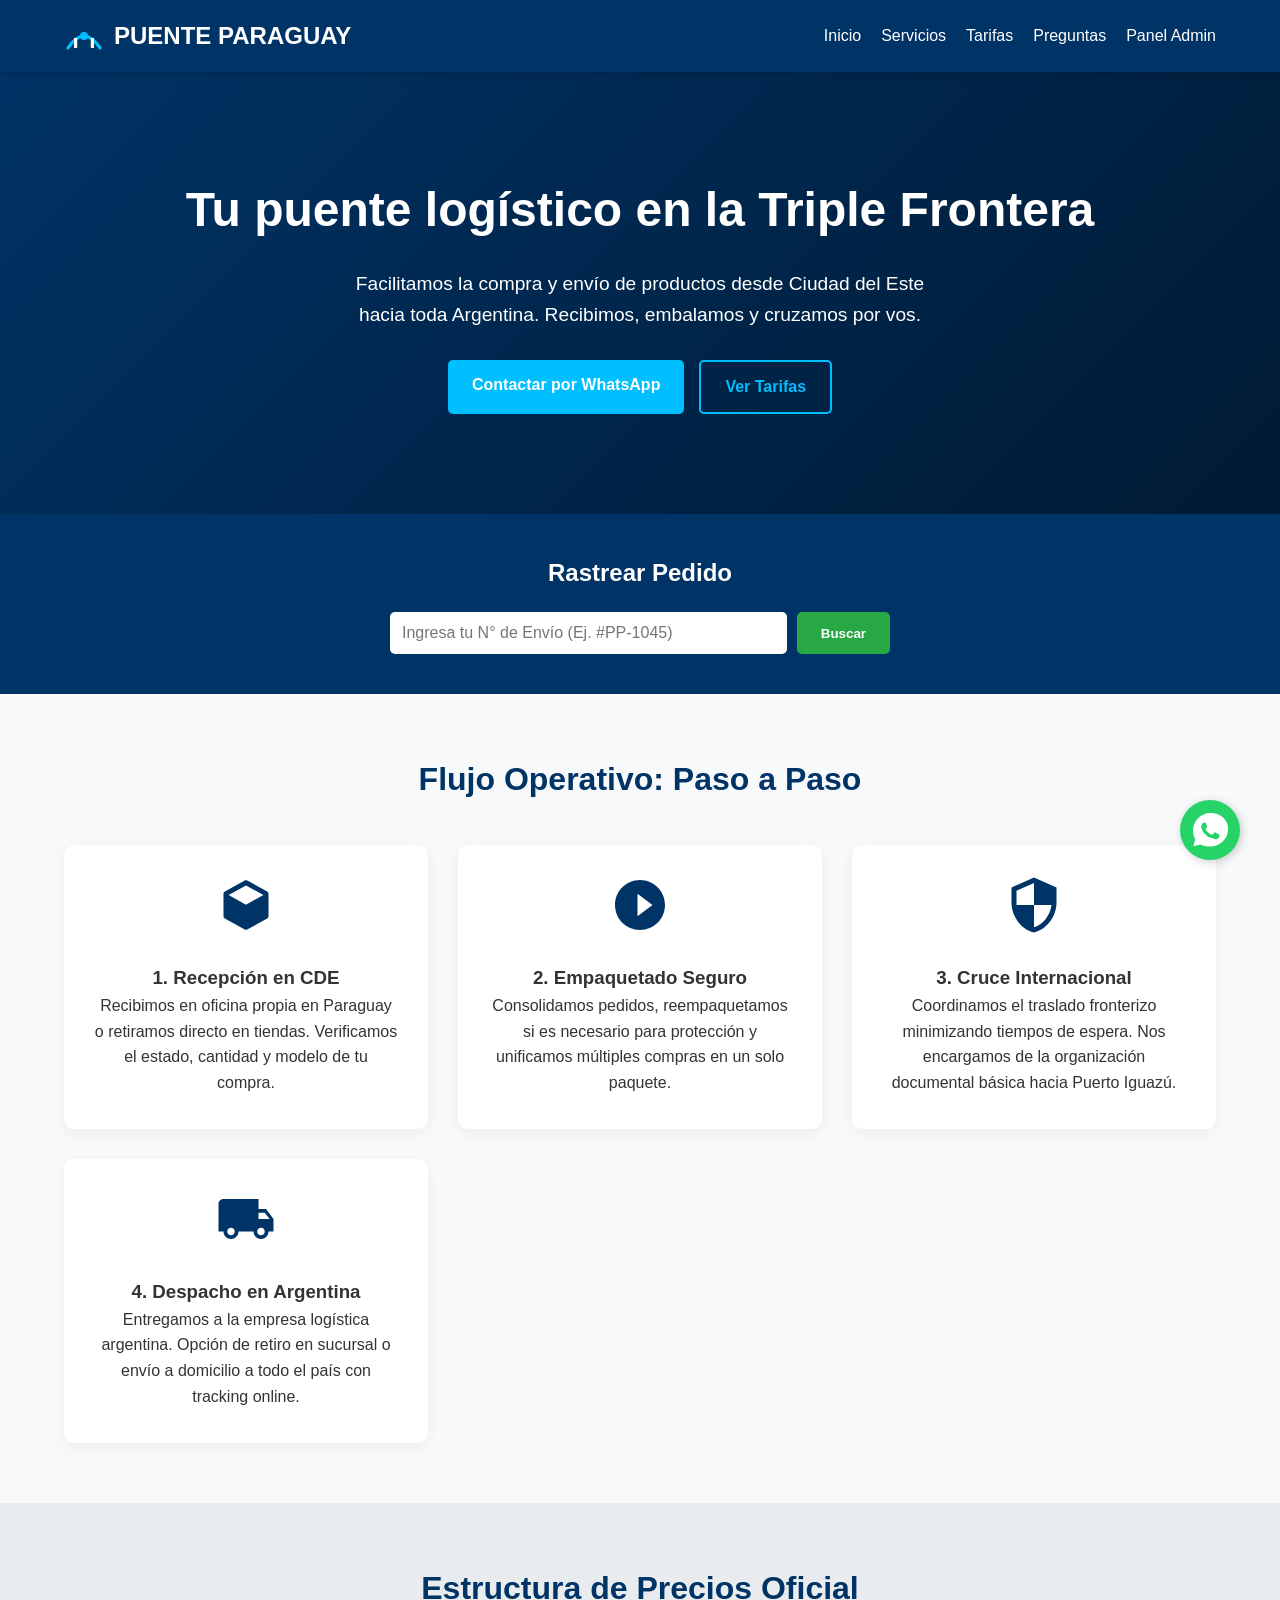
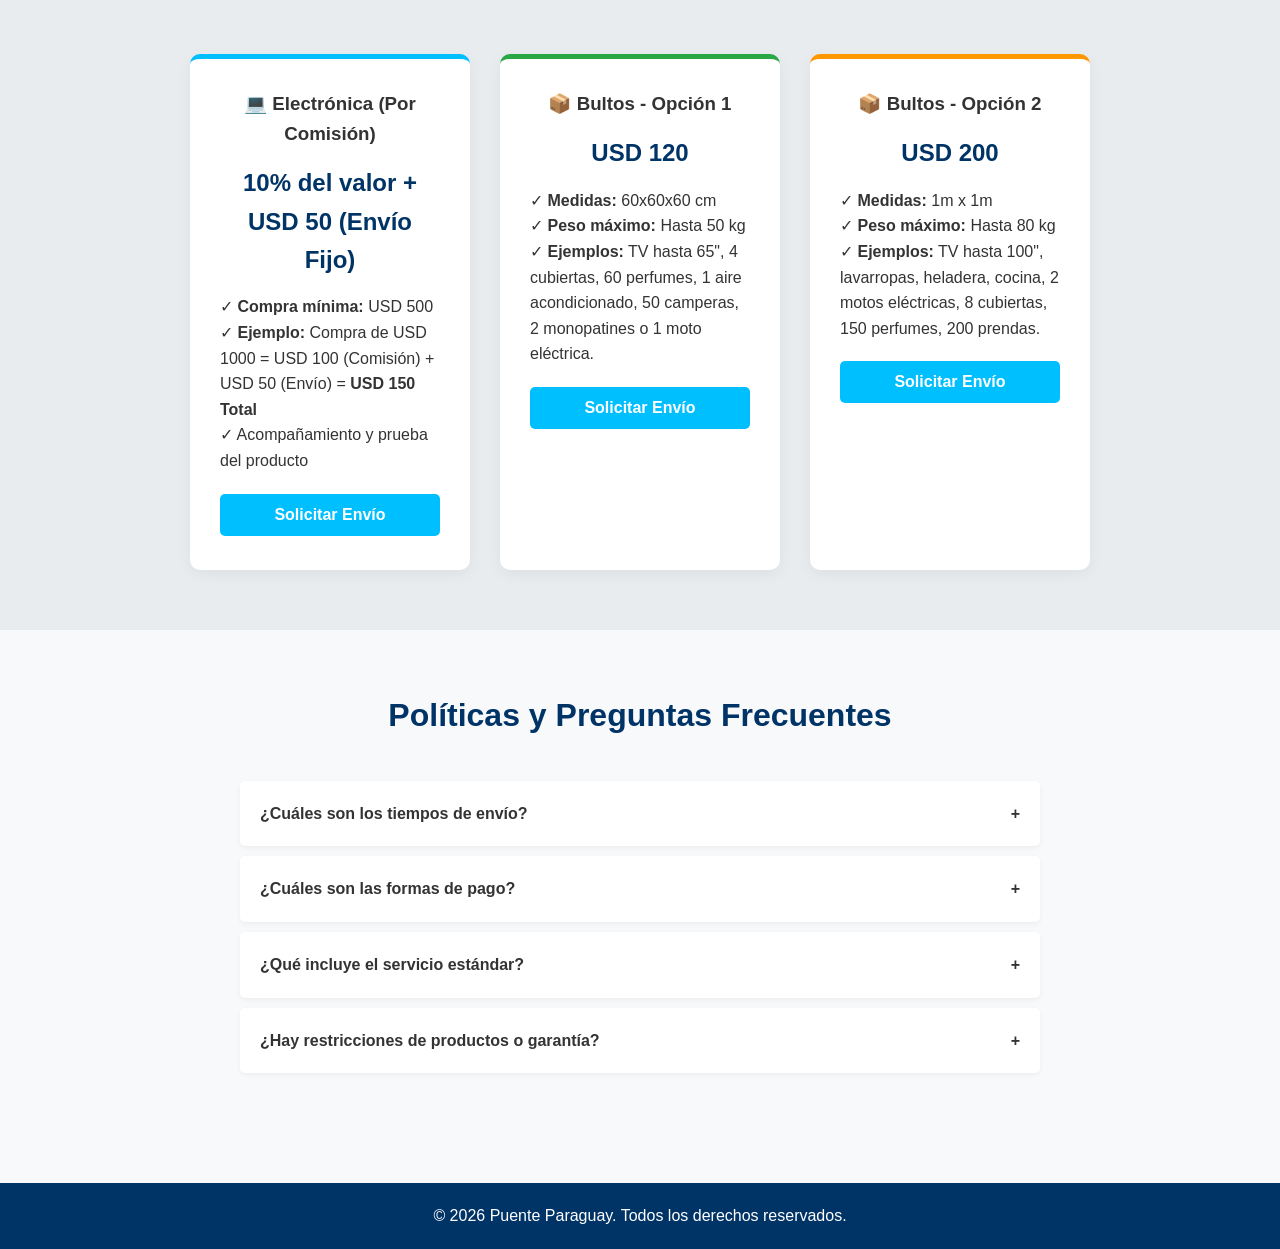
==== commit dc26f89d: "feat: agregar sistema completo de tracking de paquetes (admin y cliente)" ====
--- a/index.html
+++ b/index.html
@@ -10,7 +10,7 @@
     <meta http-equiv="Pragma" content="no-cache">
     <meta http-equiv="Expires" content="0">
     
-    <script>document.write('<link rel="stylesheet" href="assets/css/style.css?t=' + Date.now() + '">');</script>
+    <link rel="stylesheet" href="assets/css/style.css?v=3.0">
 </head>
 <body>
 
@@ -44,6 +44,29 @@
         <div style="display: flex; gap: 15px; justify-content: center; flex-wrap: wrap;">
             <a href="#contacto" class="btn">Contactar por WhatsApp</a>
             <a href="#tarifas" class="btn btn-outline">Ver Tarifas</a>
+        </div>
+    </section>
+
+    <!-- Tracking Section -->
+    <section id="seguimiento" style="background-color: var(--primary-color); color: white; padding: 40px 20px; text-align: center;">
+        <h2 style="margin-bottom: 20px;">Rastrear Pedido</h2>
+        <form id="tracking-form" style="max-width: 500px; margin: auto; display: flex; gap: 10px;">
+            <input type="text" id="tracking-input" placeholder="Ingresa tu N° de Envío (Ej. #PP-1045)" required style="flex: 1; padding: 12px; border: none; border-radius: 5px; font-size: 1rem;">
+            <button type="submit" class="btn" style="background-color: var(--accent-color);">Buscar</button>
+        </form>
+        
+        <!-- Contenedor de resultados del Tracking -->
+        <div id="tracking-result" style="display: none; margin-top: 30px; background: white; color: var(--text-color); padding: 20px; border-radius: 8px; text-align: left; max-width: 600px; margin-inline: auto;">
+            <h3 style="border-bottom: 1px solid #eee; padding-bottom: 10px; margin-bottom: 15px;">Estado del Envío: <span id="res-tracking-id" style="color: var(--primary-color);"></span></h3>
+            <p><strong>Cliente:</strong> <span id="res-cliente"></span></p>
+            <p><strong>Destino:</strong> <span id="res-destino"></span></p>
+            <p style="margin-top: 15px; font-weight: bold; font-size: 1.1rem; color: var(--secondary-color);">Historial de Movimientos:</p>
+            <ul id="res-historial" style="list-style-type: none; padding-left: 15px; margin-top: 10px; border-left: 2px solid var(--secondary-color);">
+                <!-- Se llenará dinámicamente -->
+            </ul>
+        </div>
+        <div id="tracking-error" style="display: none; margin-top: 20px; color: #ffcccc; font-weight: bold;">
+            No se encontró ningún paquete con ese número. Verifica e intenta de nuevo.
         </div>
     </section>
 
@@ -210,6 +233,6 @@
         <p>&copy; 2026 Puente Paraguay. Todos los derechos reservados.</p>
     </footer>
 
-    <script>document.write('<script src="assets/js/main.js?t=' + Date.now() + '"><\\/script>');</script>
+    <script src="assets/js/main.js?v=3.0"></script>
 </body>
 </html>
--- a/assets/css/style.css
+++ b/assets/css/style.css
@@ -342,12 +342,36 @@
   border-radius: 5px;
 }
 
+/* Dashboard Layout */
+.dashboard-grid {
+  display: grid;
+  grid-template-columns: 2fr 1fr;
+  gap: 30px;
+}
+
 /* Responsive */
 @media (max-width: 768px) {
   header { flex-direction: column; gap: 15px; }
   .hero h1 { font-size: 2rem; }
   .admin-container { flex-direction: column; }
   .sidebar { width: 100%; }
+  
+  .dashboard-grid {
+    grid-template-columns: 1fr;
+    display: flex;
+    flex-direction: column;
+  }
+  
+  /* El formulario se mostrará por encima de la tabla en el celular */
+  .dashboard-form-col {
+    order: -1; 
+  }
+
+  /* Permite que la tabla se pueda desplazar lateralmente en celulares */
+  .data-table-wrapper {
+    overflow-x: auto;
+    width: 100%;
+  }
 }
 
 /* Modal styles for WhatsApp */
